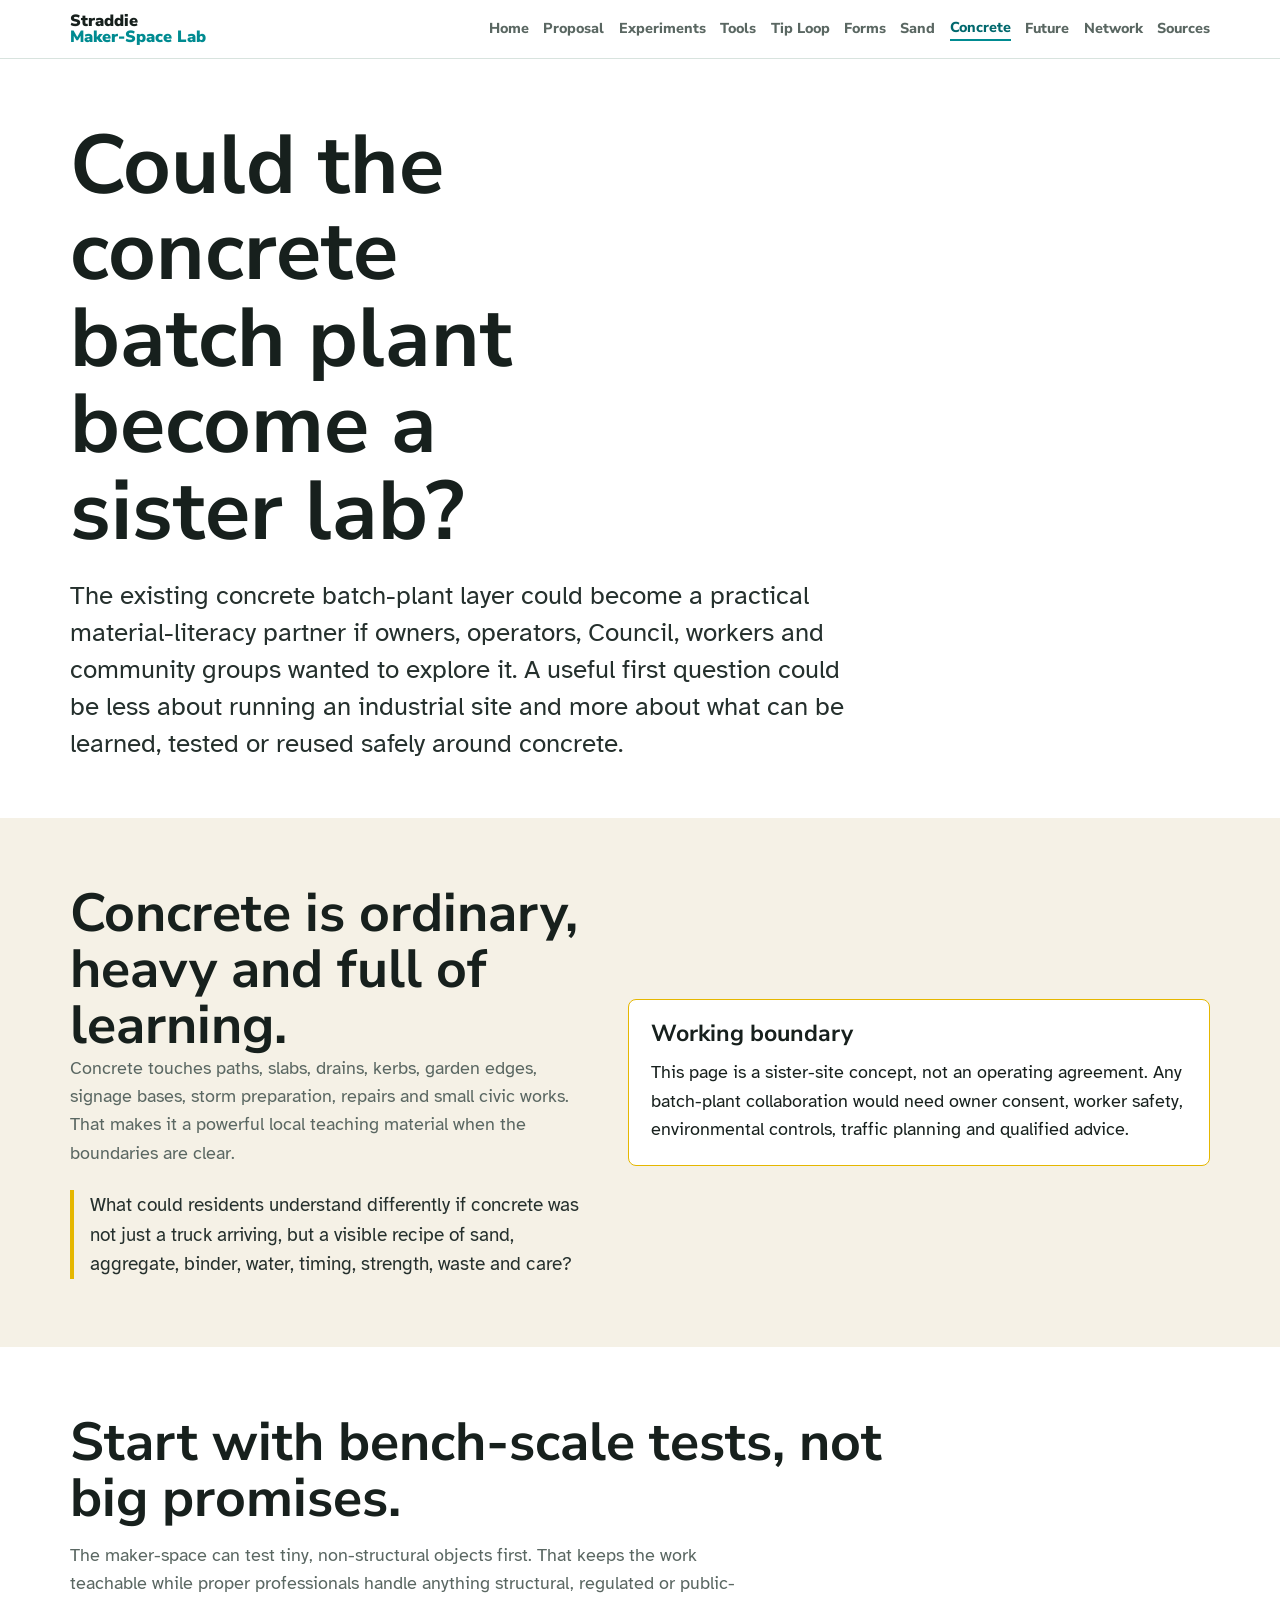
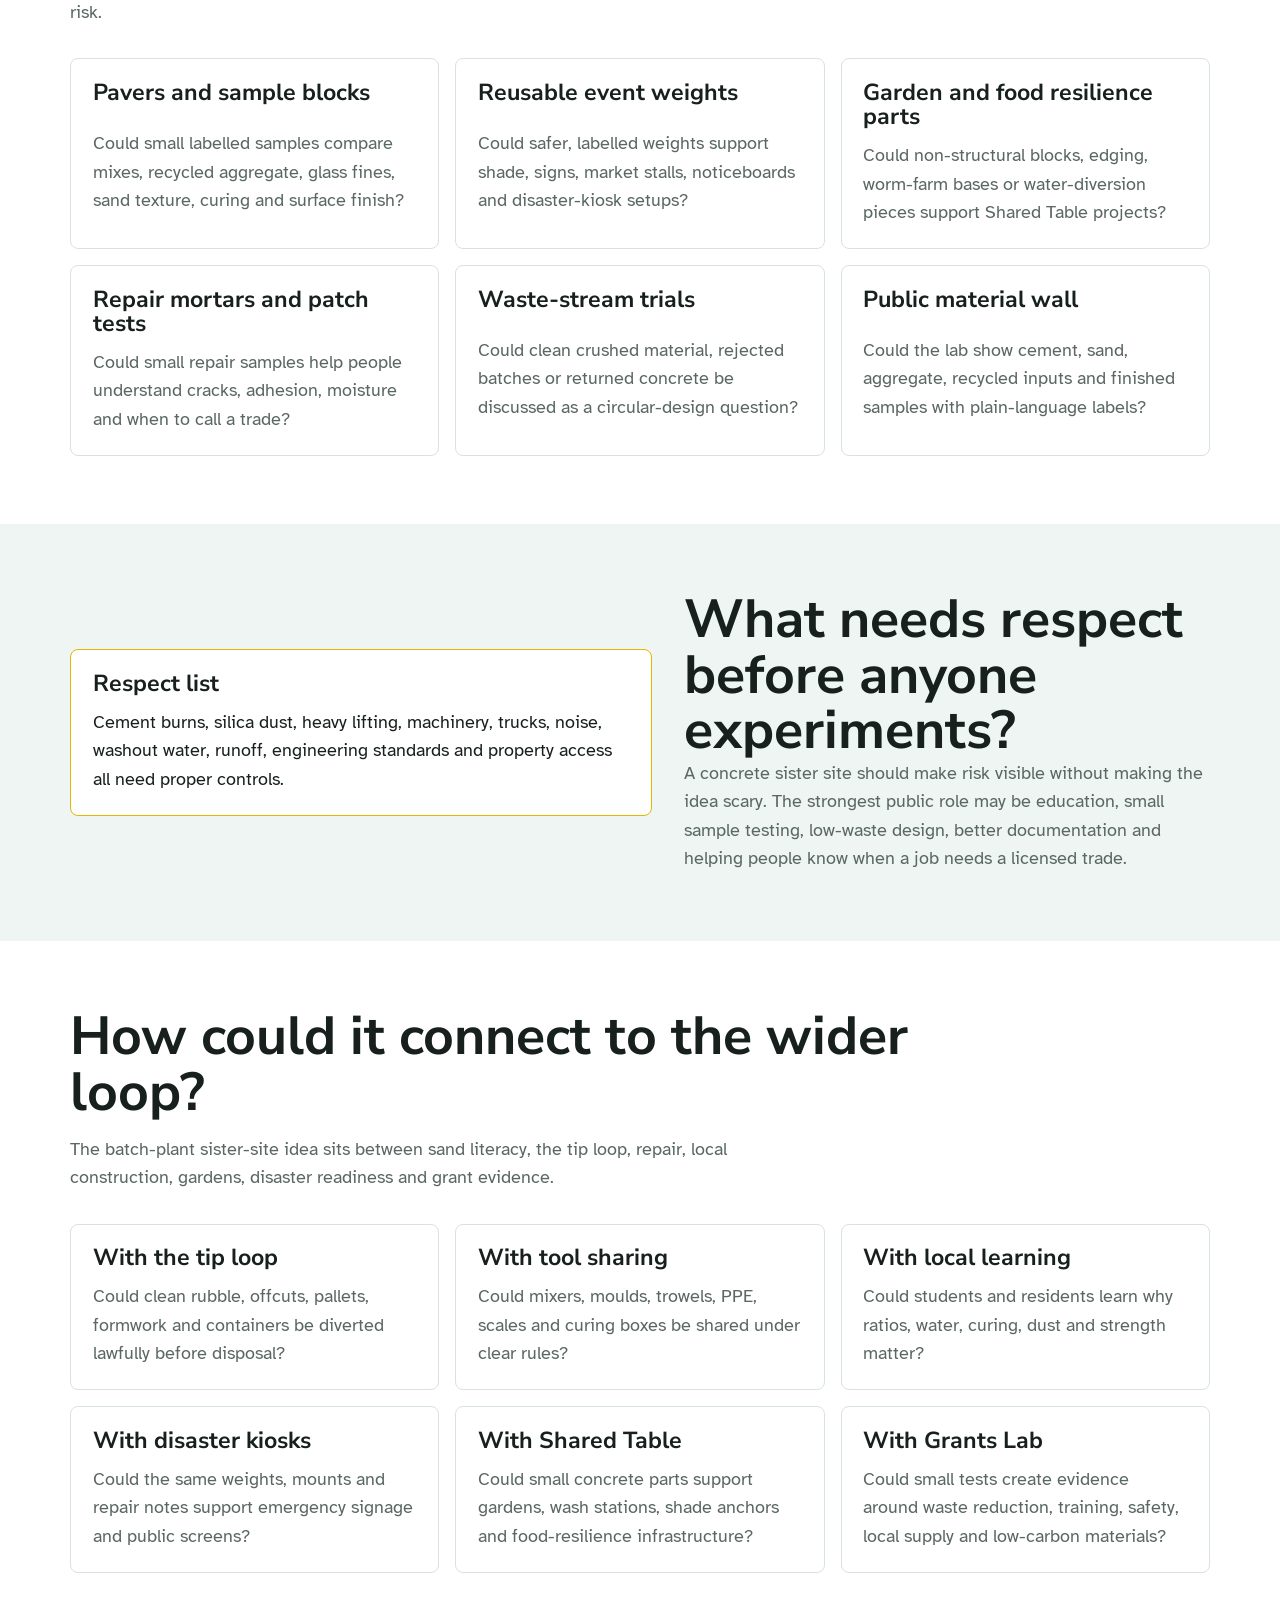
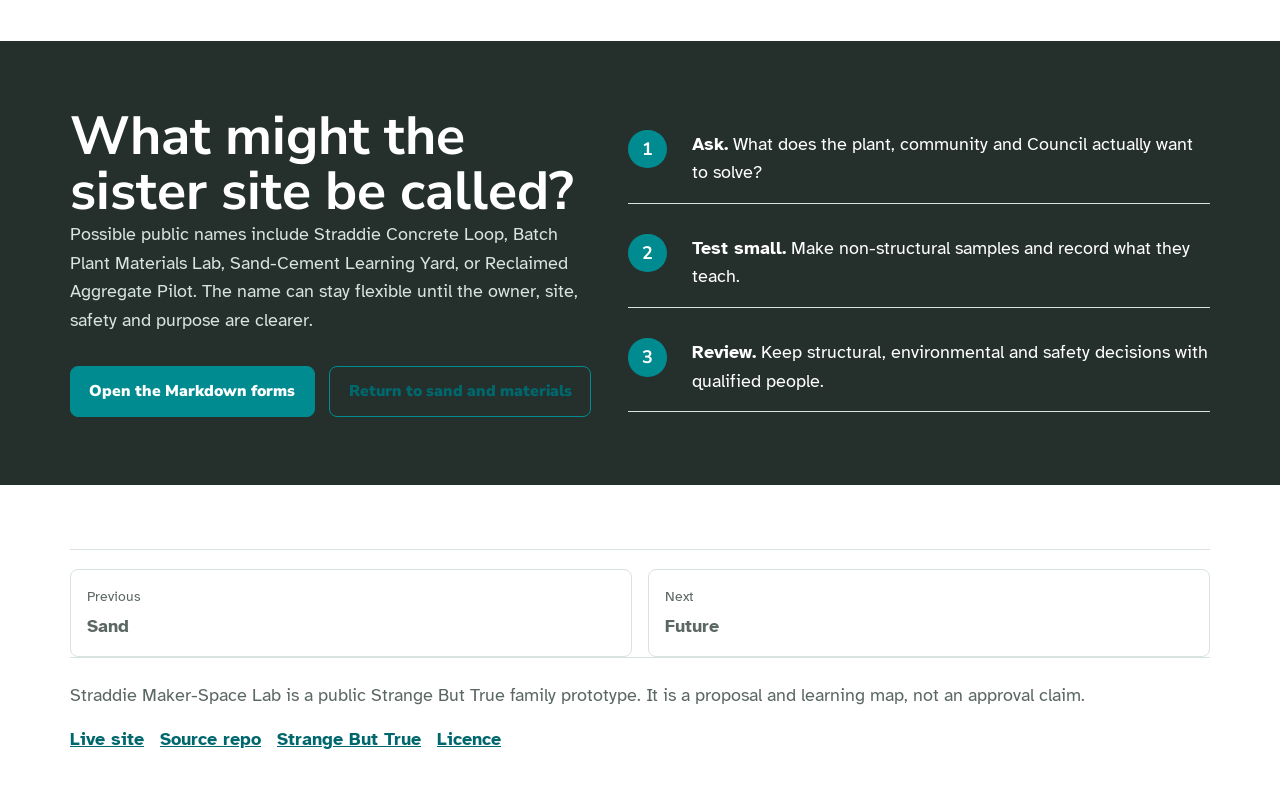
==== concrete.html @ f5e4a3ef "Build Straddie maker-space lab site" ====
<!doctype html>
<html lang="en-AU">
  <head>
    <meta charset="utf-8">
    <meta name="viewport" content="width=device-width, initial-scale=1">
    <meta name="description" content="A concrete batch-plant sister-site concept for Straddie Maker-Space Lab, focused on material literacy, recycled inputs, safe testing and low-waste local infrastructure.">
    <title>Concrete | Straddie Maker-Space Lab</title>
    <link rel="preconnect" href="https://fonts.googleapis.com">
    <link rel="preconnect" href="https://fonts.gstatic.com" crossorigin>
    <link href="https://fonts.googleapis.com/css2?family=Atkinson+Hyperlegible:wght@400;700&family=Nunito+Sans:wght@700;800;900&display=swap" rel="stylesheet">
    <link rel="stylesheet" href="styles.css">
  </head>
  <body data-page="concrete">
    <header data-site-header></header>
    <main id="main">
      <section class="page-hero" aria-labelledby="page-title">
        <h1 class="page-title" id="page-title">Could the concrete batch plant become a sister lab?</h1>
        <p class="lede">The existing concrete batch-plant layer could become a practical material-literacy partner if owners, operators, Council, workers and community groups wanted to explore it. A useful first question could be less about running an industrial site and more about what can be learned, tested or reused safely around concrete.</p>
      </section>

      <div class="band-sand">
        <section class="section split" aria-labelledby="why-title">
          <div>
            <h2 id="why-title">Concrete is ordinary, heavy and full of learning.</h2>
            <p class="body-copy">Concrete touches paths, slabs, drains, kerbs, garden edges, signage bases, storm preparation, repairs and small civic works. That makes it a powerful local teaching material when the boundaries are clear.</p>
            <p class="open-question">What could residents understand differently if concrete was not just a truck arriving, but a visible recipe of sand, aggregate, binder, water, timing, strength, waste and care?</p>
          </div>
          <div class="callout">
            <h3>Working boundary</h3>
            <p>This page is a sister-site concept, not an operating agreement. Any batch-plant collaboration would need owner consent, worker safety, environmental controls, traffic planning and qualified advice.</p>
          </div>
        </section>
      </div>

      <section class="section" aria-labelledby="tests-title">
        <div class="section-head">
          <h2 id="tests-title">Start with bench-scale tests, not big promises.</h2>
          <p class="body-copy">The maker-space can test tiny, non-structural objects first. That keeps the work teachable while proper professionals handle anything structural, regulated or public-risk.</p>
        </div>
        <div class="grid three">
          <article class="info-card"><h3>Pavers and sample blocks</h3><p>Could small labelled samples compare mixes, recycled aggregate, glass fines, sand texture, curing and surface finish?</p></article>
          <article class="info-card"><h3>Reusable event weights</h3><p>Could safer, labelled weights support shade, signs, market stalls, noticeboards and disaster-kiosk setups?</p></article>
          <article class="info-card"><h3>Garden and food resilience parts</h3><p>Could non-structural blocks, edging, worm-farm bases or water-diversion pieces support Shared Table projects?</p></article>
          <article class="info-card"><h3>Repair mortars and patch tests</h3><p>Could small repair samples help people understand cracks, adhesion, moisture and when to call a trade?</p></article>
          <article class="info-card"><h3>Waste-stream trials</h3><p>Could clean crushed material, rejected batches or returned concrete be discussed as a circular-design question?</p></article>
          <article class="info-card"><h3>Public material wall</h3><p>Could the lab show cement, sand, aggregate, recycled inputs and finished samples with plain-language labels?</p></article>
        </div>
      </section>

      <div class="band">
        <section class="section split reverse" aria-labelledby="respect-title">
          <div class="callout">
            <h3>Respect list</h3>
            <p>Cement burns, silica dust, heavy lifting, machinery, trucks, noise, washout water, runoff, engineering standards and property access all need proper controls.</p>
          </div>
          <div>
            <h2 id="respect-title">What needs respect before anyone experiments?</h2>
            <p class="body-copy">A concrete sister site should make risk visible without making the idea scary. The strongest public role may be education, small sample testing, low-waste design, better documentation and helping people know when a job needs a licensed trade.</p>
          </div>
        </section>
      </div>

      <section class="section" aria-labelledby="connections-title">
        <div class="section-head">
          <h2 id="connections-title">How could it connect to the wider loop?</h2>
          <p class="body-copy">The batch-plant sister-site idea sits between sand literacy, the tip loop, repair, local construction, gardens, disaster readiness and grant evidence.</p>
        </div>
        <div class="grid three">
          <article class="question-card"><h3>With the tip loop</h3><p>Could clean rubble, offcuts, pallets, formwork and containers be diverted lawfully before disposal?</p></article>
          <article class="question-card"><h3>With tool sharing</h3><p>Could mixers, moulds, trowels, PPE, scales and curing boxes be shared under clear rules?</p></article>
          <article class="question-card"><h3>With local learning</h3><p>Could students and residents learn why ratios, water, curing, dust and strength matter?</p></article>
          <article class="question-card"><h3>With disaster kiosks</h3><p>Could the same weights, mounts and repair notes support emergency signage and public screens?</p></article>
          <article class="question-card"><h3>With Shared Table</h3><p>Could small concrete parts support gardens, wash stations, shade anchors and food-resilience infrastructure?</p></article>
          <article class="question-card"><h3>With Grants Lab</h3><p>Could small tests create evidence around waste reduction, training, safety, local supply and low-carbon materials?</p></article>
        </div>
      </section>

      <div class="band-dark">
        <section class="section split" aria-labelledby="names-title">
          <div>
            <h2 id="names-title">What might the sister site be called?</h2>
            <p class="body-copy">Possible public names include Straddie Concrete Loop, Batch Plant Materials Lab, Sand-Cement Learning Yard, or Reclaimed Aggregate Pilot. The name can stay flexible until the owner, site, safety and purpose are clearer.</p>
            <div class="button-row">
              <a class="button primary" href="forms.html">Open the Markdown forms</a>
              <a class="button secondary" href="sand.html">Return to sand and materials</a>
            </div>
          </div>
          <div class="flow">
            <div class="flow-step"><strong>1</strong><p><b>Ask.</b> What does the plant, community and Council actually want to solve?</p></div>
            <div class="flow-step"><strong>2</strong><p><b>Test small.</b> Make non-structural samples and record what they teach.</p></div>
            <div class="flow-step"><strong>3</strong><p><b>Review.</b> Keep structural, environmental and safety decisions with qualified people.</p></div>
          </div>
        </section>
      </div>
    </main>
    <footer data-site-footer></footer>
    <script src="script.js"></script>
  </body>
</html>
---- styles.css ----
:root {
  --ink: #17201d;
  --muted: #5a6762;
  --soft: #eef5f2;
  --paper: #ffffff;
  --line: #d8e3de;
  --teal: #008b91;
  --teal-dark: #00686d;
  --green: #4c7d45;
  --mineral: #9a8a28;
  --yellow: #e5b700;
  --charcoal: #25302d;
  --sand: #f5f1e6;
  --shadow: 0 22px 55px rgba(23, 32, 29, 0.12);
  --heading: "Nunito Sans", "Avenir Next", Arial, sans-serif;
  --body: "Atkinson Hyperlegible", "Segoe UI", Arial, sans-serif;
  --max: 1180px;
  --sticky: 5.5rem;
}

* {
  box-sizing: border-box;
}

html {
  background: var(--paper);
  color: var(--ink);
  scroll-behavior: smooth;
  scroll-padding-top: var(--sticky);
}

body {
  background: var(--paper);
  color: var(--ink);
  font-family: var(--body);
  font-size: 18px;
  line-height: 1.58;
  margin: 0;
  overflow-x: hidden;
}

body.nav-open {
  overflow: hidden;
}

img,
svg {
  display: block;
  max-width: 100%;
}

a {
  color: inherit;
}

.skip-link {
  background: var(--yellow);
  color: var(--ink);
  left: 1rem;
  padding: 0.7rem 0.9rem;
  position: absolute;
  text-decoration: none;
  top: -5rem;
  z-index: 50;
}

.skip-link:focus {
  top: 1rem;
}

.site-header {
  background: rgba(255, 255, 255, 0.94);
  border-bottom: 1px solid var(--line);
  position: sticky;
  top: 0;
  z-index: 30;
}

.nav {
  align-items: center;
  display: flex;
  gap: 1rem;
  justify-content: space-between;
  margin: 0 auto;
  max-width: var(--max);
  padding: 0.8rem 1.25rem;
}

.brand-mark {
  color: var(--ink);
  display: grid;
  font-family: var(--heading);
  font-size: 1.02rem;
  font-weight: 900;
  line-height: 0.98;
  text-decoration: none;
}

.brand-mark span:last-child {
  color: var(--teal);
}

.nav-links {
  align-items: center;
  display: flex;
  flex-wrap: wrap;
  gap: 0.7rem 0.9rem;
  justify-content: flex-end;
}

.nav-links a {
  color: var(--muted);
  font-family: var(--heading);
  font-size: 0.9rem;
  font-weight: 800;
  text-decoration: none;
  white-space: nowrap;
}

.nav-links a:hover,
.nav-links a:focus,
.nav-links a[aria-current="page"] {
  color: var(--teal-dark);
}

.nav-links a[aria-current="page"] {
  border-bottom: 2px solid var(--teal);
}

.nav-toggle {
  align-items: center;
  background: var(--paper);
  border: 1px solid var(--line);
  border-radius: 8px;
  color: var(--ink);
  display: none;
  height: 2.65rem;
  justify-content: center;
  padding: 0;
  width: 2.85rem;
}

.nav-toggle span {
  background: currentColor;
  display: block;
  height: 2px;
  margin: 3px 0;
  width: 1.15rem;
}

.hero {
  padding: 1.35rem 1.25rem 3rem;
}

.hero-inner {
  align-items: stretch;
  display: grid;
  grid-template-columns: minmax(0, 0.9fr) minmax(360px, 1.1fr);
  margin: 0 auto;
  max-width: var(--max);
  min-height: min(680px, calc(100vh - 11rem));
}

.hero-copy {
  align-content: center;
  display: grid;
  padding: 2rem 3rem 2rem 0;
}

h1,
h2,
h3 {
  font-family: var(--heading);
  letter-spacing: 0;
  line-height: 1.04;
  margin: 0;
}

h1 {
  font-size: clamp(3.25rem, 7vw, 5.9rem);
  max-width: 8ch;
}

.page-title {
  font-size: clamp(2.8rem, 6.5vw, 5.6rem);
  max-width: 11ch;
}

h2 {
  font-size: clamp(2rem, 4.5vw, 3.35rem);
}

h3 {
  font-size: 1.45rem;
}

p {
  margin: 0;
}

.lede {
  color: var(--charcoal);
  font-size: clamp(1.25rem, 2vw, 1.75rem);
  line-height: 1.45;
  margin-top: 1.35rem;
  max-width: 33rem;
}

.body-copy {
  color: var(--muted);
  max-width: 43rem;
}

.button-row {
  display: flex;
  flex-wrap: wrap;
  gap: 0.9rem;
  margin-top: 2rem;
}

.button {
  align-items: center;
  border: 1px solid var(--teal);
  border-radius: 8px;
  display: inline-flex;
  font-family: var(--heading);
  font-size: 0.98rem;
  font-weight: 900;
  justify-content: center;
  min-height: 3.2rem;
  padding: 0.72rem 1.15rem;
  text-decoration: none;
}

.button.primary {
  background: var(--teal);
  color: white;
}

.button.primary:hover,
.button.primary:focus {
  background: var(--teal-dark);
}

.button.secondary {
  background: transparent;
  color: var(--teal-dark);
}

.button.secondary:hover,
.button.secondary:focus {
  background: var(--soft);
}

.hero-media {
  margin: 0;
  min-height: 30rem;
  overflow: hidden;
}

.hero-media img {
  height: 100%;
  object-fit: cover;
  object-position: center;
  width: 100%;
}

.section,
.page-hero,
.site-footer {
  margin: 0 auto;
  max-width: var(--max);
  padding-left: 1.25rem;
  padding-right: 1.25rem;
}

.page-hero {
  padding-bottom: 3.5rem;
  padding-top: 4rem;
}

.page-hero .lede {
  max-width: 49rem;
}

.section {
  padding-bottom: 4.25rem;
  padding-top: 4.25rem;
}

.band {
  background: var(--soft);
}

.band-sand {
  background: var(--sand);
}

.band-dark {
  background: var(--charcoal);
  color: white;
}

.band-dark .body-copy,
.band-dark .lede,
.band-dark .small,
.band-dark .source-note {
  color: #d7e4df;
}

.section-head {
  display: grid;
  gap: 0.9rem;
  margin-bottom: 2rem;
  max-width: 55rem;
}

.section-head.center {
  margin-left: auto;
  margin-right: auto;
  text-align: center;
}

.kicker {
  color: var(--teal-dark);
  font-family: var(--heading);
  font-size: 0.82rem;
  font-weight: 900;
  text-transform: uppercase;
}

.grid {
  display: grid;
  gap: 1rem;
}

.grid.two {
  grid-template-columns: repeat(2, minmax(0, 1fr));
}

.grid.three {
  grid-template-columns: repeat(3, minmax(0, 1fr));
}

.grid.four {
  grid-template-columns: repeat(4, minmax(0, 1fr));
}

.route-card,
.info-card,
.question-card,
.source-card,
.link-card {
  background: var(--paper);
  border: 1px solid var(--line);
  border-radius: 8px;
  display: grid;
  gap: 0.75rem;
  min-height: 100%;
  padding: 1.35rem;
  text-decoration: none;
}

.route-card:hover,
.route-card:focus,
.link-card:hover,
.link-card:focus {
  border-color: rgba(0, 139, 145, 0.45);
  box-shadow: var(--shadow);
  transform: translateY(-2px);
}

.route-card svg,
.info-card svg {
  color: var(--teal);
  height: 2.25rem;
  width: 2.25rem;
}

.route-card p,
.info-card p,
.question-card p,
.source-card p,
.link-card p {
  color: var(--muted);
}

.card-link {
  align-self: end;
  color: var(--teal-dark);
  font-family: var(--heading);
  font-weight: 900;
  margin-top: 0.6rem;
}

.split {
  align-items: center;
  display: grid;
  gap: 2rem;
  grid-template-columns: minmax(0, 0.95fr) minmax(320px, 1.05fr);
}

.split.reverse {
  grid-template-columns: minmax(320px, 1.05fr) minmax(0, 0.95fr);
}

.feature-image {
  border-radius: 8px;
  overflow: hidden;
}

.feature-image img {
  aspect-ratio: 16 / 10;
  height: 100%;
  object-fit: cover;
  width: 100%;
}

.open-question {
  border-left: 4px solid var(--yellow);
  color: var(--charcoal);
  font-size: 1.18rem;
  margin-top: 1.4rem;
  padding-left: 1rem;
}

.flow {
  display: grid;
  gap: 0.9rem;
}

.flow-step {
  align-items: start;
  border-bottom: 1px solid var(--line);
  display: grid;
  gap: 1rem;
  grid-template-columns: 3rem minmax(0, 1fr);
  padding: 1rem 0;
}

.flow-step strong {
  align-items: center;
  background: var(--teal);
  border-radius: 50%;
  color: white;
  display: inline-flex;
  font-family: var(--heading);
  height: 2.4rem;
  justify-content: center;
  width: 2.4rem;
}

.callout {
  background: var(--paper);
  border: 1px solid var(--yellow);
  border-radius: 8px;
  display: grid;
  gap: 0.75rem;
  padding: 1.35rem;
}

.video-frame {
  background: var(--ink);
  border-radius: 8px;
  overflow: hidden;
}

.video-frame iframe {
  aspect-ratio: 16 / 9;
  border: 0;
  display: block;
  width: 100%;
}

.family-grid {
  display: grid;
  gap: 1rem;
  grid-template-columns: repeat(2, minmax(0, 1fr));
}

.link-card .secondary-link {
  color: var(--muted);
  font-size: 0.9rem;
  overflow-wrap: anywhere;
}

.source-list {
  display: grid;
  gap: 0.7rem;
}

.source-note,
.small {
  color: var(--muted);
  font-size: 0.95rem;
}

.builder-layout {
  align-items: start;
  display: grid;
  gap: 1.2rem;
  grid-template-columns: minmax(0, 0.95fr) minmax(320px, 1.05fr);
}

.builder-form,
.output-panel {
  background: var(--paper);
  border: 1px solid var(--line);
  border-radius: 8px;
  display: grid;
  gap: 1rem;
  padding: 1.35rem;
}

.builder-form fieldset {
  border: 1px solid var(--line);
  border-radius: 8px;
  display: grid;
  gap: 0.95rem;
  margin: 0;
  padding: 1rem;
}

.builder-form legend,
.output-panel label {
  color: var(--ink);
  font-family: var(--heading);
  font-weight: 900;
}

.builder-form label {
  color: var(--charcoal);
  display: grid;
  font-size: 0.96rem;
  gap: 0.35rem;
}

.builder-form input,
.builder-form select,
.builder-form textarea,
.markdown-output {
  background: #fbfdfc;
  border: 1px solid var(--line);
  border-radius: 8px;
  color: var(--ink);
  font: inherit;
  min-height: 2.8rem;
  padding: 0.75rem 0.8rem;
  width: 100%;
}

.builder-form textarea {
  min-height: 6.5rem;
  resize: vertical;
}

.builder-actions {
  display: flex;
  flex-wrap: wrap;
  gap: 0.75rem;
}

.status {
  color: var(--teal-dark);
  font-weight: 800;
  min-height: 1.6rem;
}

.output-panel {
  position: sticky;
  top: calc(var(--sticky) + 1rem);
}

.markdown-output {
  min-height: 42rem;
  resize: vertical;
  white-space: pre;
}

.sequence-nav {
  border-top: 1px solid var(--line);
  display: grid;
  gap: 1rem;
  grid-template-columns: repeat(2, minmax(0, 1fr));
  margin-top: 2rem;
  padding-top: 1.2rem;
}

.sequence-nav a {
  border: 1px solid var(--line);
  border-radius: 8px;
  display: grid;
  gap: 0.25rem;
  min-height: 5rem;
  padding: 1rem;
  text-decoration: none;
}

.sequence-nav span {
  color: var(--muted);
  font-size: 0.85rem;
}

.site-footer {
  color: var(--muted);
  padding-bottom: 2rem;
  padding-top: 2rem;
}

.footer-inner {
  border-top: 1px solid var(--line);
  display: grid;
  gap: 1rem;
  padding-top: 1.4rem;
}

.footer-links {
  display: flex;
  flex-wrap: wrap;
  gap: 0.8rem 1rem;
}

.footer-links a {
  color: var(--teal-dark);
  font-weight: 800;
}

.back-to-top {
  align-items: center;
  background: var(--teal);
  border: 0;
  border-radius: 8px;
  bottom: 1rem;
  box-shadow: var(--shadow);
  color: white;
  cursor: pointer;
  display: inline-flex;
  font-family: var(--heading);
  font-size: 1.4rem;
  font-weight: 900;
  height: 3rem;
  justify-content: center;
  opacity: 0;
  pointer-events: none;
  position: fixed;
  right: 1rem;
  transform: translateY(0.4rem);
  transition: opacity 160ms ease, transform 160ms ease;
  width: 3rem;
  z-index: 40;
}

.back-to-top.is-visible {
  opacity: 1;
  pointer-events: auto;
  transform: translateY(0);
}

@media (prefers-reduced-motion: reduce) {
  html {
    scroll-behavior: auto;
  }

  *,
  *::before,
  *::after {
    transition-duration: 0.01ms !important;
  }
}

@media (max-width: 980px) {
  .nav-toggle {
    display: block;
  }

  .nav-links {
    background: var(--paper);
    border-bottom: 1px solid var(--line);
    box-shadow: var(--shadow);
    display: none;
    flex-direction: column;
    left: 0;
    padding: 1rem 1.25rem 1.3rem;
    position: absolute;
    right: 0;
    top: 100%;
  }

  body.nav-open .nav-links {
    display: flex;
  }

  .nav-links a {
    font-size: 1rem;
    width: 100%;
  }

  .hero-inner,
  .split,
  .split.reverse,
  .builder-layout,
  .grid.three,
  .grid.four,
  .family-grid {
    grid-template-columns: 1fr;
  }

  .hero-copy {
    padding: 2.4rem 0;
  }

  .hero-media {
    min-height: 24rem;
  }

  .output-panel {
    position: static;
  }
}

@media (max-width: 720px) {
  body {
    font-size: 16px;
  }

  .hero {
    min-height: auto;
    padding-bottom: 1rem;
    padding-top: 0.4rem;
  }

  .hero-inner {
    min-height: auto;
  }

  .hero-copy {
    padding: 1.55rem 0 1.2rem;
  }

  h1 {
    font-size: clamp(2.55rem, 13vw, 3.35rem);
    max-width: 9ch;
  }

  .page-title {
    font-size: clamp(2.5rem, 14vw, 3.9rem);
  }

  .lede {
    font-size: 1.08rem;
    line-height: 1.4;
    margin-top: 1rem;
  }

  .button-row {
    gap: 0.65rem;
    margin-top: 1.2rem;
  }

  .button {
    min-height: 2.8rem;
    padding: 0.62rem 0.9rem;
  }

  .button-row,
  .button {
    width: 100%;
  }

  .hero-media {
    min-height: 12rem;
  }

  .grid.two,
  .sequence-nav {
    grid-template-columns: 1fr;
  }

  .section,
  .page-hero {
    padding-bottom: 3rem;
    padding-top: 3rem;
  }
}
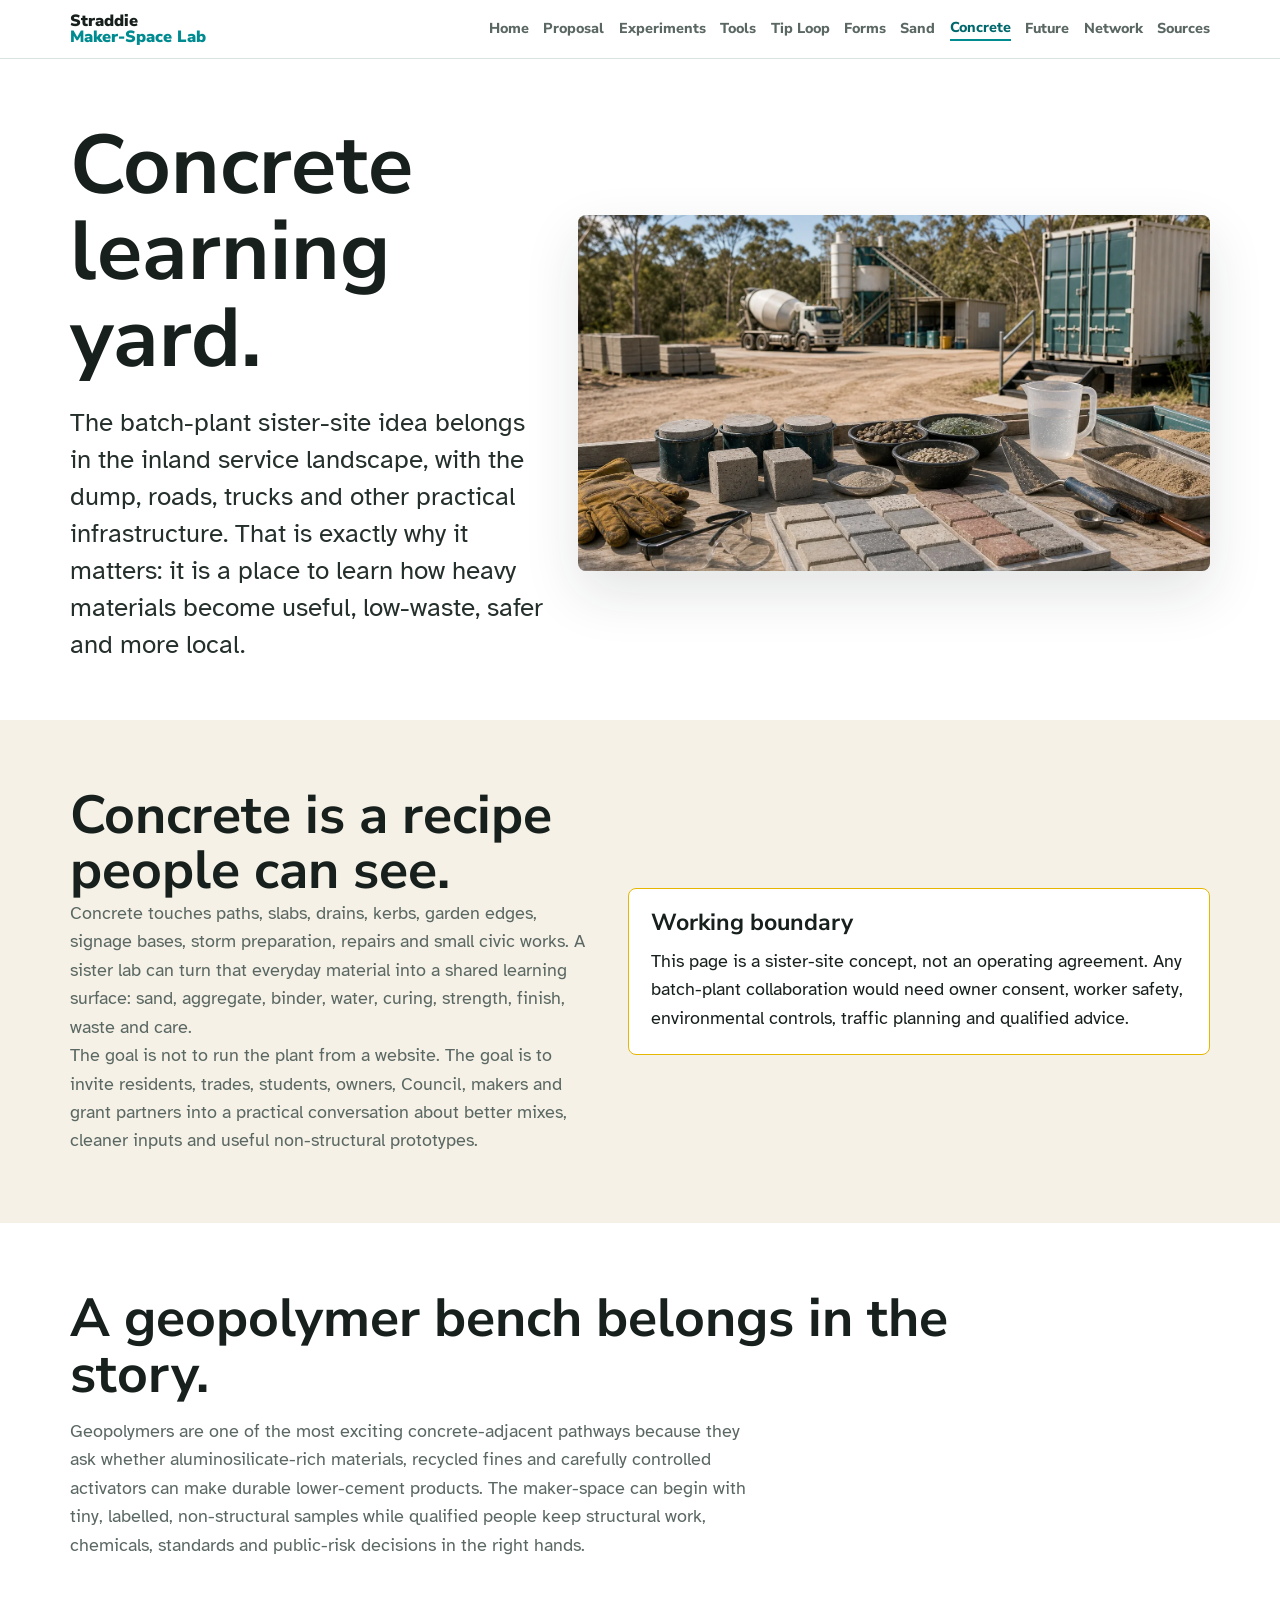
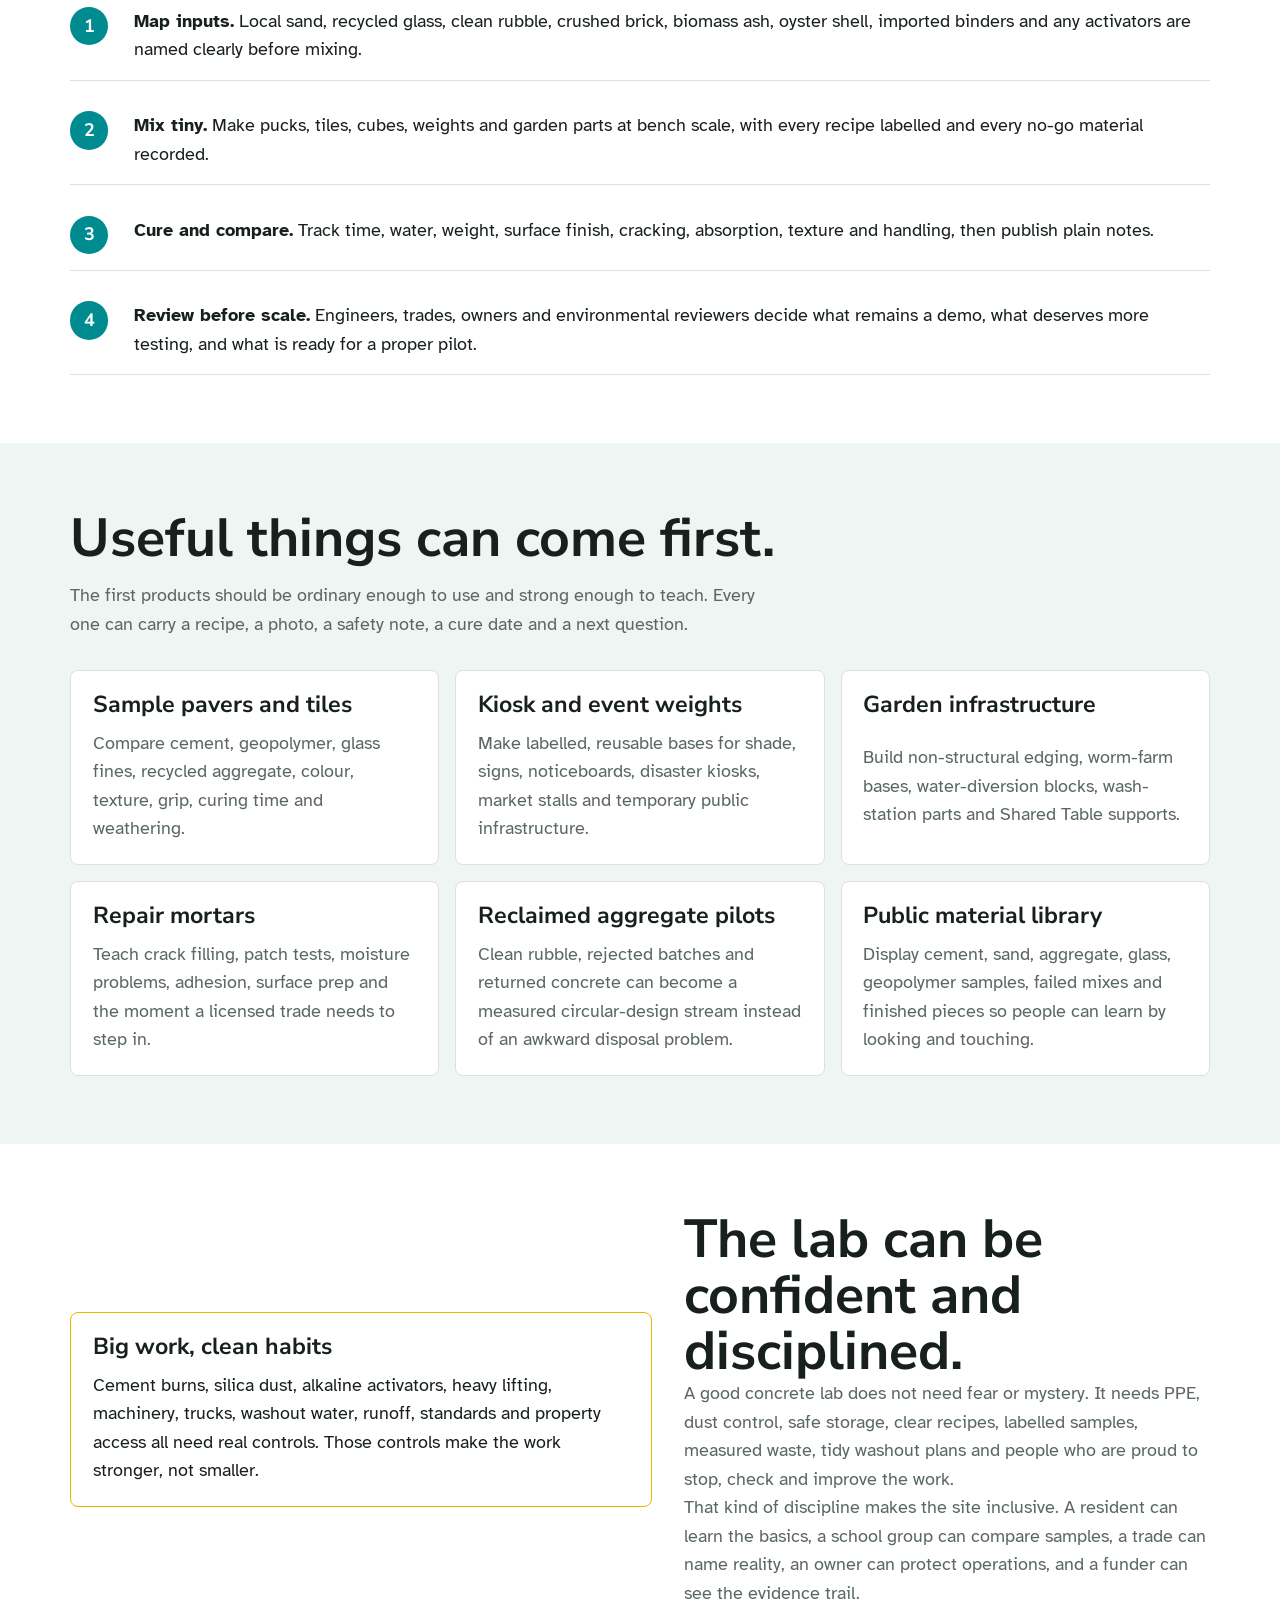
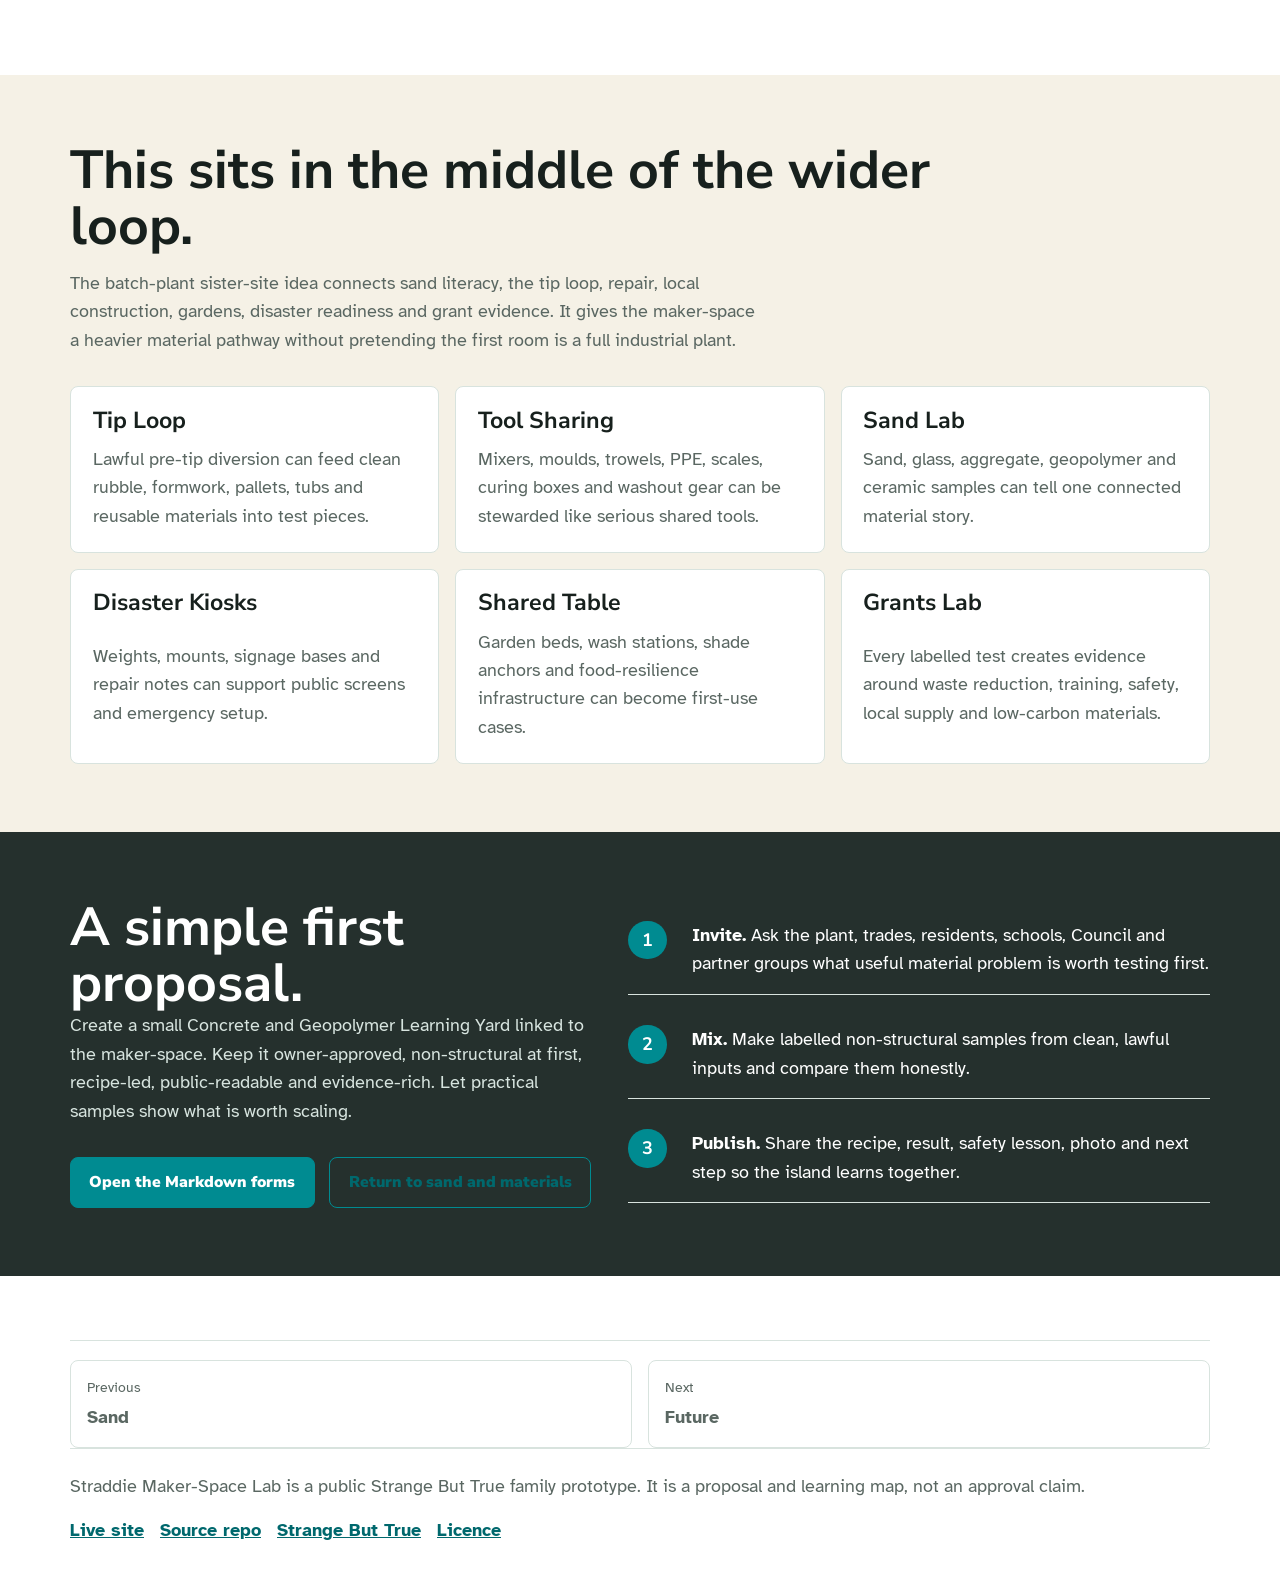
==== commit 35946a29: "Add page hero imagery and deepen materials framing" ====
--- a/concrete.html
+++ b/concrete.html
@@ -3,8 +3,8 @@
   <head>
     <meta charset="utf-8">
     <meta name="viewport" content="width=device-width, initial-scale=1">
-    <meta name="description" content="A concrete batch-plant sister-site concept for Straddie Maker-Space Lab, focused on material literacy, recycled inputs, safe testing and low-waste local infrastructure.">
-    <title>Concrete | Straddie Maker-Space Lab</title>
+    <meta name="description" content="A concrete batch-plant sister-site concept for Straddie Maker-Space Lab, focused on geopolymers, recycled inputs, safe testing and low-waste local infrastructure.">
+    <title>Concrete & Geopolymers | Straddie Maker-Space Lab</title>
     <link rel="preconnect" href="https://fonts.googleapis.com">
     <link rel="preconnect" href="https://fonts.gstatic.com" crossorigin>
     <link href="https://fonts.googleapis.com/css2?family=Atkinson+Hyperlegible:wght@400;700&family=Nunito+Sans:wght@700;800;900&display=swap" rel="stylesheet">
@@ -14,16 +14,21 @@
     <header data-site-header></header>
     <main id="main">
       <section class="page-hero" aria-labelledby="page-title">
-        <h1 class="page-title" id="page-title">Could the concrete batch plant become a sister lab?</h1>
-        <p class="lede">The existing concrete batch-plant layer could become a practical material-literacy partner if owners, operators, Council, workers and community groups wanted to explore it. A useful first question could be less about running an industrial site and more about what can be learned, tested or reused safely around concrete.</p>
+        <div class="page-hero-copy">
+          <h1 class="page-title" id="page-title">Concrete learning yard.</h1>
+          <p class="lede">The batch-plant sister-site idea belongs in the inland service landscape, with the dump, roads, trucks and other practical infrastructure. That is exactly why it matters: it is a place to learn how heavy materials become useful, low-waste, safer and more local.</p>
+        </div>
+        <figure class="page-hero-media">
+          <img src="assets/img/concrete-batch-plant-bush.webp" alt="A bushland light-industrial concrete batch-plant test area with sample blocks, tools and material trays.">
+        </figure>
       </section>
 
       <div class="band-sand">
         <section class="section split" aria-labelledby="why-title">
           <div>
-            <h2 id="why-title">Concrete is ordinary, heavy and full of learning.</h2>
-            <p class="body-copy">Concrete touches paths, slabs, drains, kerbs, garden edges, signage bases, storm preparation, repairs and small civic works. That makes it a powerful local teaching material when the boundaries are clear.</p>
-            <p class="open-question">What could residents understand differently if concrete was not just a truck arriving, but a visible recipe of sand, aggregate, binder, water, timing, strength, waste and care?</p>
+            <h2 id="why-title">Concrete is a recipe people can see.</h2>
+            <p class="body-copy">Concrete touches paths, slabs, drains, kerbs, garden edges, signage bases, storm preparation, repairs and small civic works. A sister lab can turn that everyday material into a shared learning surface: sand, aggregate, binder, water, curing, strength, finish, waste and care.</p>
+            <p class="body-copy">The goal is not to run the plant from a website. The goal is to invite residents, trades, students, owners, Council, makers and grant partners into a practical conversation about better mixes, cleaner inputs and useful non-structural prototypes.</p>
           </div>
           <div class="callout">
             <h3>Working boundary</h3>
@@ -34,61 +39,77 @@
 
       <section class="section" aria-labelledby="tests-title">
         <div class="section-head">
-          <h2 id="tests-title">Start with bench-scale tests, not big promises.</h2>
-          <p class="body-copy">The maker-space can test tiny, non-structural objects first. That keeps the work teachable while proper professionals handle anything structural, regulated or public-risk.</p>
+          <h2 id="tests-title">A geopolymer bench belongs in the story.</h2>
+          <p class="body-copy">Geopolymers are one of the most exciting concrete-adjacent pathways because they ask whether aluminosilicate-rich materials, recycled fines and carefully controlled activators can make durable lower-cement products. The maker-space can begin with tiny, labelled, non-structural samples while qualified people keep structural work, chemicals, standards and public-risk decisions in the right hands.</p>
         </div>
-        <div class="grid three">
-          <article class="info-card"><h3>Pavers and sample blocks</h3><p>Could small labelled samples compare mixes, recycled aggregate, glass fines, sand texture, curing and surface finish?</p></article>
-          <article class="info-card"><h3>Reusable event weights</h3><p>Could safer, labelled weights support shade, signs, market stalls, noticeboards and disaster-kiosk setups?</p></article>
-          <article class="info-card"><h3>Garden and food resilience parts</h3><p>Could non-structural blocks, edging, worm-farm bases or water-diversion pieces support Shared Table projects?</p></article>
-          <article class="info-card"><h3>Repair mortars and patch tests</h3><p>Could small repair samples help people understand cracks, adhesion, moisture and when to call a trade?</p></article>
-          <article class="info-card"><h3>Waste-stream trials</h3><p>Could clean crushed material, rejected batches or returned concrete be discussed as a circular-design question?</p></article>
-          <article class="info-card"><h3>Public material wall</h3><p>Could the lab show cement, sand, aggregate, recycled inputs and finished samples with plain-language labels?</p></article>
+        <div class="flow">
+          <div class="flow-step"><strong>1</strong><p><b>Map inputs.</b> Local sand, recycled glass, clean rubble, crushed brick, biomass ash, oyster shell, imported binders and any activators are named clearly before mixing.</p></div>
+          <div class="flow-step"><strong>2</strong><p><b>Mix tiny.</b> Make pucks, tiles, cubes, weights and garden parts at bench scale, with every recipe labelled and every no-go material recorded.</p></div>
+          <div class="flow-step"><strong>3</strong><p><b>Cure and compare.</b> Track time, water, weight, surface finish, cracking, absorption, texture and handling, then publish plain notes.</p></div>
+          <div class="flow-step"><strong>4</strong><p><b>Review before scale.</b> Engineers, trades, owners and environmental reviewers decide what remains a demo, what deserves more testing, and what is ready for a proper pilot.</p></div>
         </div>
       </section>
 
       <div class="band">
-        <section class="section split reverse" aria-labelledby="respect-title">
-          <div class="callout">
-            <h3>Respect list</h3>
-            <p>Cement burns, silica dust, heavy lifting, machinery, trucks, noise, washout water, runoff, engineering standards and property access all need proper controls.</p>
+        <section class="section" aria-labelledby="make-title">
+          <div class="section-head">
+            <h2 id="make-title">Useful things can come first.</h2>
+            <p class="body-copy">The first products should be ordinary enough to use and strong enough to teach. Every one can carry a recipe, a photo, a safety note, a cure date and a next question.</p>
           </div>
-          <div>
-            <h2 id="respect-title">What needs respect before anyone experiments?</h2>
-            <p class="body-copy">A concrete sister site should make risk visible without making the idea scary. The strongest public role may be education, small sample testing, low-waste design, better documentation and helping people know when a job needs a licensed trade.</p>
+          <div class="grid three">
+            <article class="info-card"><h3>Sample pavers and tiles</h3><p>Compare cement, geopolymer, glass fines, recycled aggregate, colour, texture, grip, curing time and weathering.</p></article>
+            <article class="info-card"><h3>Kiosk and event weights</h3><p>Make labelled, reusable bases for shade, signs, noticeboards, disaster kiosks, market stalls and temporary public infrastructure.</p></article>
+            <article class="info-card"><h3>Garden infrastructure</h3><p>Build non-structural edging, worm-farm bases, water-diversion blocks, wash-station parts and Shared Table supports.</p></article>
+            <article class="info-card"><h3>Repair mortars</h3><p>Teach crack filling, patch tests, moisture problems, adhesion, surface prep and the moment a licensed trade needs to step in.</p></article>
+            <article class="info-card"><h3>Reclaimed aggregate pilots</h3><p>Clean rubble, rejected batches and returned concrete can become a measured circular-design stream instead of an awkward disposal problem.</p></article>
+            <article class="info-card"><h3>Public material library</h3><p>Display cement, sand, aggregate, glass, geopolymer samples, failed mixes and finished pieces so people can learn by looking and touching.</p></article>
           </div>
         </section>
       </div>
 
-      <section class="section" aria-labelledby="connections-title">
+      <section class="section split reverse" aria-labelledby="respect-title">
+        <div class="callout">
+          <h3>Big work, clean habits</h3>
+          <p>Cement burns, silica dust, alkaline activators, heavy lifting, machinery, trucks, washout water, runoff, standards and property access all need real controls. Those controls make the work stronger, not smaller.</p>
+        </div>
+        <div>
+          <h2 id="respect-title">The lab can be confident and disciplined.</h2>
+          <p class="body-copy">A good concrete lab does not need fear or mystery. It needs PPE, dust control, safe storage, clear recipes, labelled samples, measured waste, tidy washout plans and people who are proud to stop, check and improve the work.</p>
+          <p class="body-copy">That kind of discipline makes the site inclusive. A resident can learn the basics, a school group can compare samples, a trade can name reality, an owner can protect operations, and a funder can see the evidence trail.</p>
+        </div>
+      </section>
+
+      <div class="band-sand">
+        <section class="section" aria-labelledby="connections-title">
         <div class="section-head">
-          <h2 id="connections-title">How could it connect to the wider loop?</h2>
-          <p class="body-copy">The batch-plant sister-site idea sits between sand literacy, the tip loop, repair, local construction, gardens, disaster readiness and grant evidence.</p>
+          <h2 id="connections-title">This sits in the middle of the wider loop.</h2>
+          <p class="body-copy">The batch-plant sister-site idea connects sand literacy, the tip loop, repair, local construction, gardens, disaster readiness and grant evidence. It gives the maker-space a heavier material pathway without pretending the first room is a full industrial plant.</p>
         </div>
         <div class="grid three">
-          <article class="question-card"><h3>With the tip loop</h3><p>Could clean rubble, offcuts, pallets, formwork and containers be diverted lawfully before disposal?</p></article>
-          <article class="question-card"><h3>With tool sharing</h3><p>Could mixers, moulds, trowels, PPE, scales and curing boxes be shared under clear rules?</p></article>
-          <article class="question-card"><h3>With local learning</h3><p>Could students and residents learn why ratios, water, curing, dust and strength matter?</p></article>
-          <article class="question-card"><h3>With disaster kiosks</h3><p>Could the same weights, mounts and repair notes support emergency signage and public screens?</p></article>
-          <article class="question-card"><h3>With Shared Table</h3><p>Could small concrete parts support gardens, wash stations, shade anchors and food-resilience infrastructure?</p></article>
-          <article class="question-card"><h3>With Grants Lab</h3><p>Could small tests create evidence around waste reduction, training, safety, local supply and low-carbon materials?</p></article>
+          <article class="question-card"><h3>Tip Loop</h3><p>Lawful pre-tip diversion can feed clean rubble, formwork, pallets, tubs and reusable materials into test pieces.</p></article>
+          <article class="question-card"><h3>Tool Sharing</h3><p>Mixers, moulds, trowels, PPE, scales, curing boxes and washout gear can be stewarded like serious shared tools.</p></article>
+          <article class="question-card"><h3>Sand Lab</h3><p>Sand, glass, aggregate, geopolymer and ceramic samples can tell one connected material story.</p></article>
+          <article class="question-card"><h3>Disaster Kiosks</h3><p>Weights, mounts, signage bases and repair notes can support public screens and emergency setup.</p></article>
+          <article class="question-card"><h3>Shared Table</h3><p>Garden beds, wash stations, shade anchors and food-resilience infrastructure can become first-use cases.</p></article>
+          <article class="question-card"><h3>Grants Lab</h3><p>Every labelled test creates evidence around waste reduction, training, safety, local supply and low-carbon materials.</p></article>
         </div>
-      </section>
+        </section>
+      </div>
 
       <div class="band-dark">
         <section class="section split" aria-labelledby="names-title">
           <div>
-            <h2 id="names-title">What might the sister site be called?</h2>
-            <p class="body-copy">Possible public names include Straddie Concrete Loop, Batch Plant Materials Lab, Sand-Cement Learning Yard, or Reclaimed Aggregate Pilot. The name can stay flexible until the owner, site, safety and purpose are clearer.</p>
+            <h2 id="names-title">A simple first proposal.</h2>
+            <p class="body-copy">Create a small Concrete and Geopolymer Learning Yard linked to the maker-space. Keep it owner-approved, non-structural at first, recipe-led, public-readable and evidence-rich. Let practical samples show what is worth scaling.</p>
             <div class="button-row">
               <a class="button primary" href="forms.html">Open the Markdown forms</a>
               <a class="button secondary" href="sand.html">Return to sand and materials</a>
             </div>
           </div>
           <div class="flow">
-            <div class="flow-step"><strong>1</strong><p><b>Ask.</b> What does the plant, community and Council actually want to solve?</p></div>
-            <div class="flow-step"><strong>2</strong><p><b>Test small.</b> Make non-structural samples and record what they teach.</p></div>
-            <div class="flow-step"><strong>3</strong><p><b>Review.</b> Keep structural, environmental and safety decisions with qualified people.</p></div>
+            <div class="flow-step"><strong>1</strong><p><b>Invite.</b> Ask the plant, trades, residents, schools, Council and partner groups what useful material problem is worth testing first.</p></div>
+            <div class="flow-step"><strong>2</strong><p><b>Mix.</b> Make labelled non-structural samples from clean, lawful inputs and compare them honestly.</p></div>
+            <div class="flow-step"><strong>3</strong><p><b>Publish.</b> Share the recipe, result, safety lesson, photo and next step so the island learns together.</p></div>
           </div>
         </section>
       </div>
--- a/styles.css
+++ b/styles.css
@@ -275,12 +275,40 @@
 }
 
 .page-hero {
+  align-items: center;
+  display: grid;
+  gap: 2rem;
+  grid-template-columns: minmax(0, 0.86fr) minmax(320px, 1.14fr);
   padding-bottom: 3.5rem;
   padding-top: 4rem;
 }
 
 .page-hero .lede {
   max-width: 49rem;
+}
+
+.page-hero-copy {
+  align-content: center;
+  display: grid;
+  min-width: 0;
+}
+
+.page-hero-media {
+  aspect-ratio: 16 / 9;
+  background: var(--soft);
+  border-radius: 8px;
+  box-shadow: var(--shadow);
+  margin: 0;
+  min-height: 19rem;
+  min-width: 0;
+  overflow: hidden;
+}
+
+.page-hero-media img {
+  height: 100%;
+  object-fit: cover;
+  object-position: center;
+  width: 100%;
 }
 
 .section {
@@ -332,6 +360,10 @@
 .grid {
   display: grid;
   gap: 1rem;
+}
+
+.grid + .grid {
+  margin-top: 1rem;
 }
 
 .grid.two {
@@ -696,6 +728,7 @@
   }
 
   .hero-inner,
+  .page-hero,
   .split,
   .split.reverse,
   .builder-layout,
@@ -713,6 +746,10 @@
     min-height: 24rem;
   }
 
+  .page-hero-media {
+    min-height: 20rem;
+  }
+
   .output-panel {
     position: static;
   }
@@ -771,6 +808,10 @@
     min-height: 12rem;
   }
 
+  .page-hero-media {
+    min-height: auto;
+  }
+
   .grid.two,
   .sequence-nav {
     grid-template-columns: 1fr;
